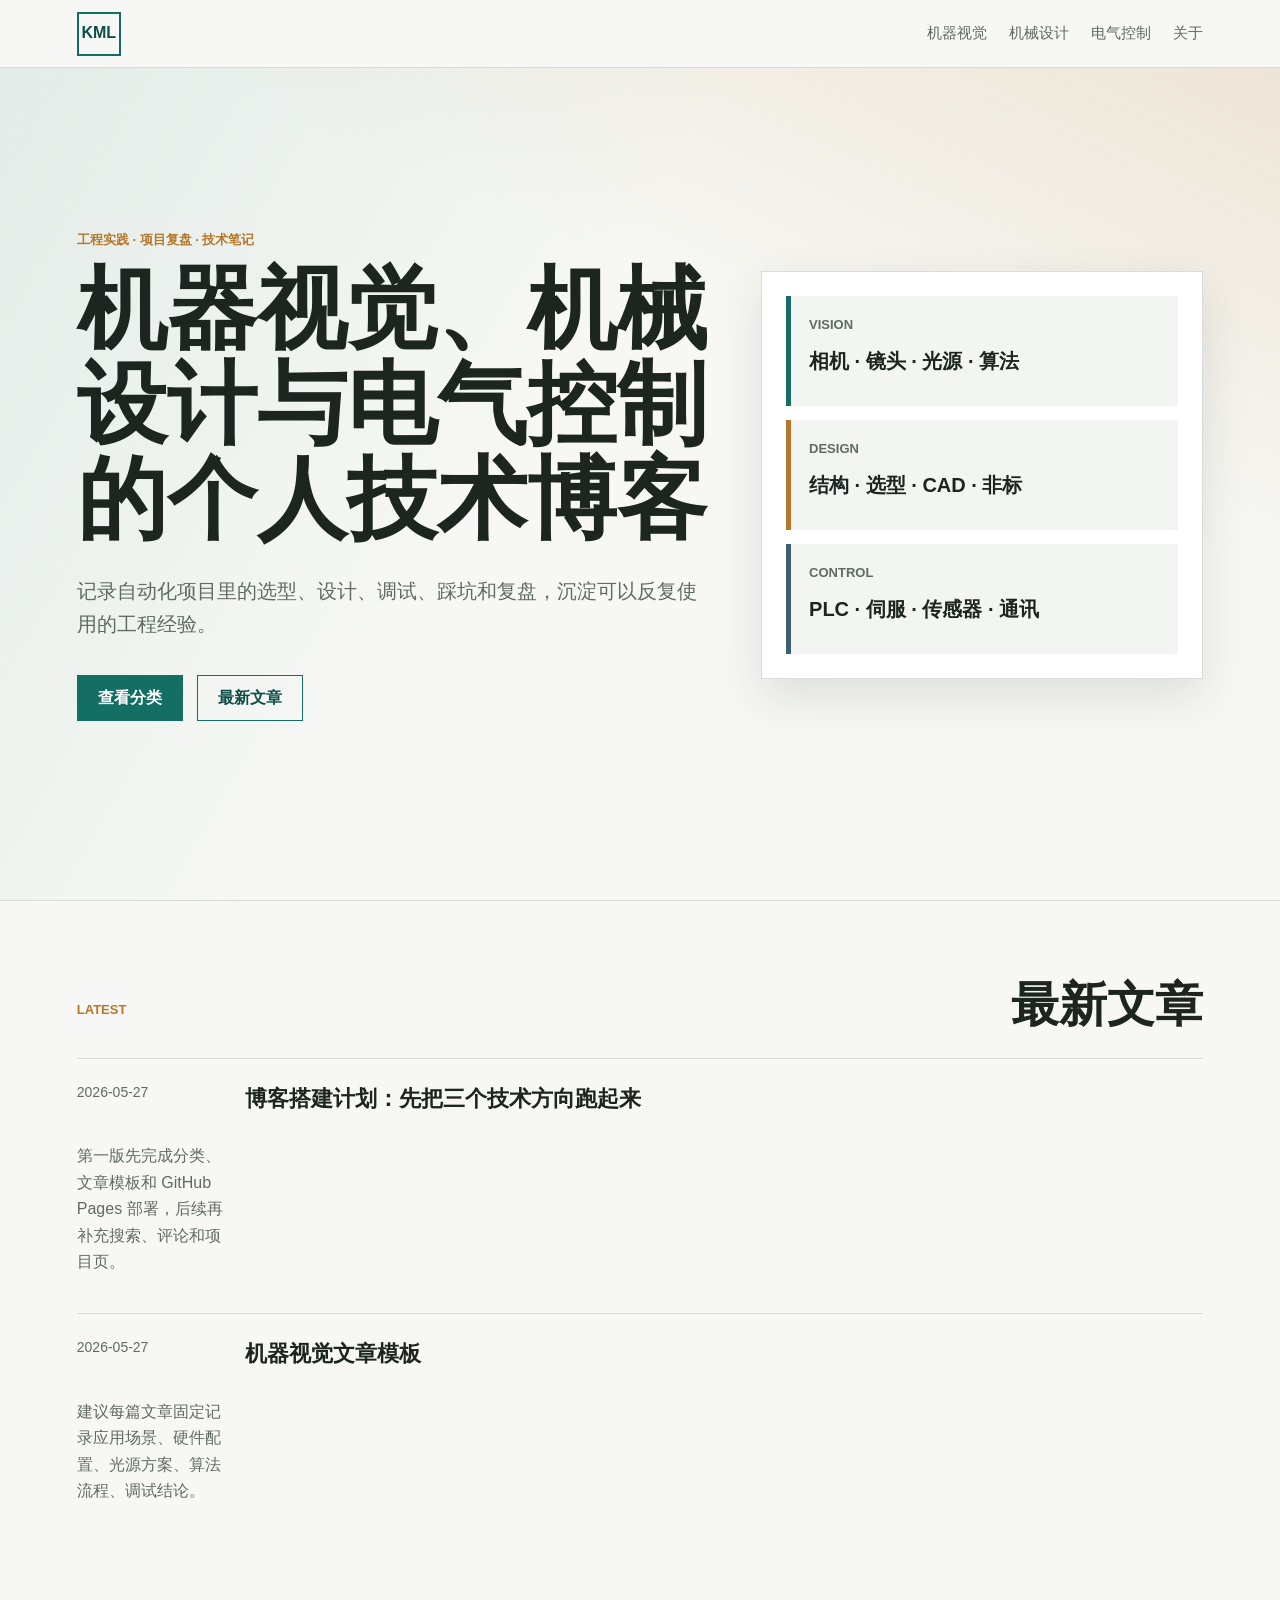
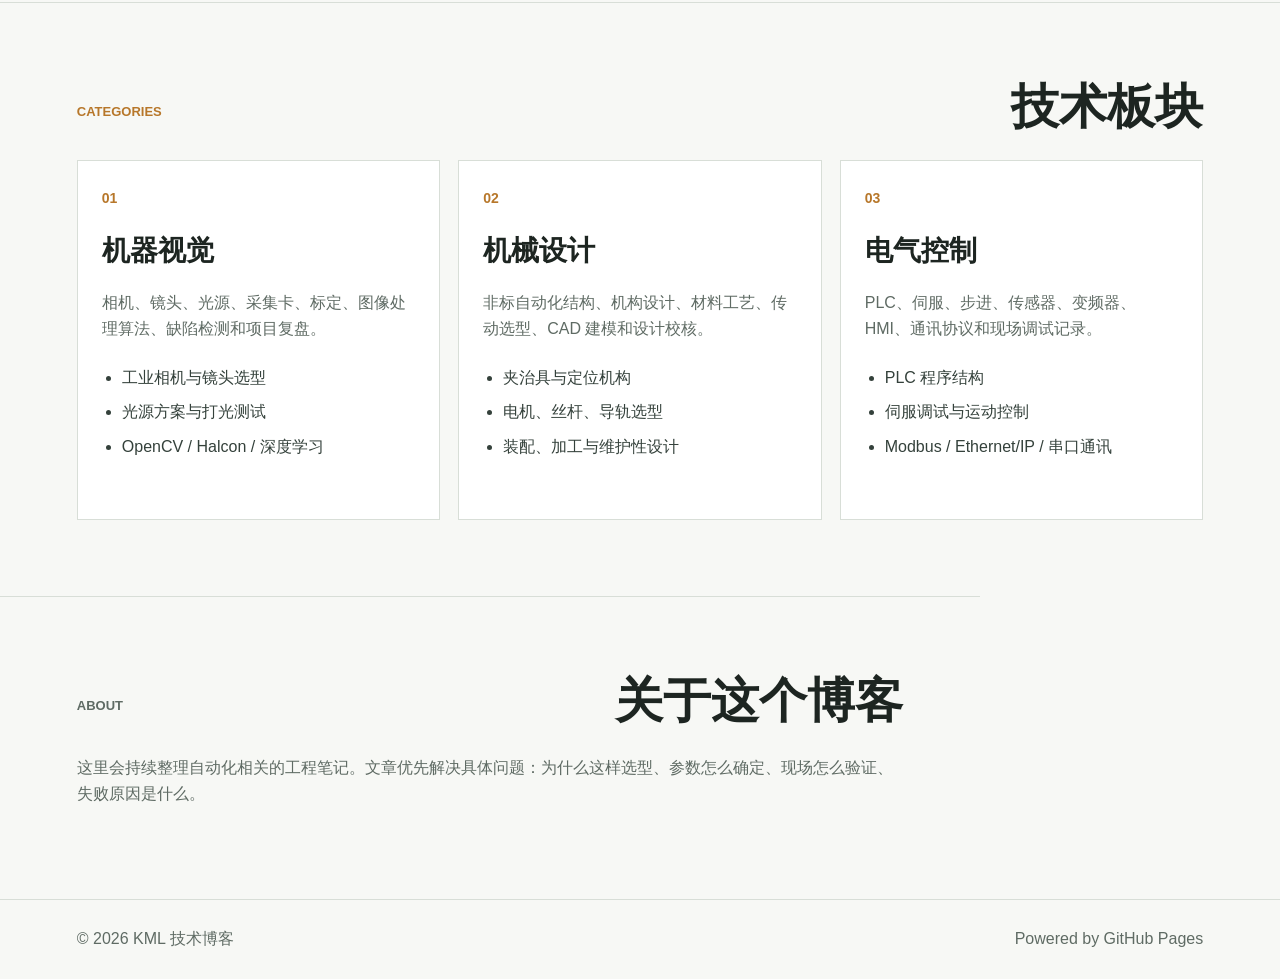
==== index.html @ bc76d107 "Initial blog site" ====
<!doctype html>
<html lang="zh-CN">
  <head>
    <meta charset="utf-8" />
    <meta name="viewport" content="width=device-width, initial-scale=1" />
    <title>KML 技术博客</title>
    <meta
      name="description"
      content="聚焦机器视觉、机械设计、电气控制的工程技术博客。"
    />
    <link rel="stylesheet" href="styles.css" />
  </head>
  <body>
    <header class="site-header">
      <a class="brand" href="#top" aria-label="KML 技术博客首页">KML</a>
      <nav class="site-nav" aria-label="主导航">
        <a href="#vision">机器视觉</a>
        <a href="#mechanical">机械设计</a>
        <a href="#electrical">电气控制</a>
        <a href="#about">关于</a>
      </nav>
    </header>

    <main id="top">
      <section class="hero">
        <div class="hero-copy">
          <p class="eyebrow">工程实践 · 项目复盘 · 技术笔记</p>
          <h1>机器视觉、机械设计与电气控制的个人技术博客</h1>
          <p class="hero-text">
            记录自动化项目里的选型、设计、调试、踩坑和复盘，沉淀可以反复使用的工程经验。
          </p>
          <div class="hero-actions">
            <a class="button primary" href="#sections">查看分类</a>
            <a class="button secondary" href="#latest">最新文章</a>
          </div>
        </div>
        <div class="hero-panel" aria-label="博客主题概览">
          <div class="panel-row">
            <span>Vision</span>
            <strong>相机 · 镜头 · 光源 · 算法</strong>
          </div>
          <div class="panel-row">
            <span>Design</span>
            <strong>结构 · 选型 · CAD · 非标</strong>
          </div>
          <div class="panel-row">
            <span>Control</span>
            <strong>PLC · 伺服 · 传感器 · 通讯</strong>
          </div>
        </div>
      </section>

      <section class="section" id="latest">
        <div class="section-heading">
          <p class="eyebrow">Latest</p>
          <h2>最新文章</h2>
        </div>
        <div class="article-list">
          <article class="article-item">
            <time datetime="2026-05-27">2026-05-27</time>
            <h3><a href="#">博客搭建计划：先把三个技术方向跑起来</a></h3>
            <p>第一版先完成分类、文章模板和 GitHub Pages 部署，后续再补充搜索、评论和项目页。</p>
          </article>
          <article class="article-item">
            <time datetime="2026-05-27">2026-05-27</time>
            <h3><a href="#">机器视觉文章模板</a></h3>
            <p>建议每篇文章固定记录应用场景、硬件配置、光源方案、算法流程、调试结论。</p>
          </article>
        </div>
      </section>

      <section class="section" id="sections">
        <div class="section-heading">
          <p class="eyebrow">Categories</p>
          <h2>技术板块</h2>
        </div>
        <div class="category-grid">
          <article class="category-card" id="vision">
            <span class="category-index">01</span>
            <h3>机器视觉</h3>
            <p>相机、镜头、光源、采集卡、标定、图像处理算法、缺陷检测和项目复盘。</p>
            <ul>
              <li>工业相机与镜头选型</li>
              <li>光源方案与打光测试</li>
              <li>OpenCV / Halcon / 深度学习</li>
            </ul>
          </article>
          <article class="category-card" id="mechanical">
            <span class="category-index">02</span>
            <h3>机械设计</h3>
            <p>非标自动化结构、机构设计、材料工艺、传动选型、CAD 建模和设计校核。</p>
            <ul>
              <li>夹治具与定位机构</li>
              <li>电机、丝杆、导轨选型</li>
              <li>装配、加工与维护性设计</li>
            </ul>
          </article>
          <article class="category-card" id="electrical">
            <span class="category-index">03</span>
            <h3>电气控制</h3>
            <p>PLC、伺服、步进、传感器、变频器、HMI、通讯协议和现场调试记录。</p>
            <ul>
              <li>PLC 程序结构</li>
              <li>伺服调试与运动控制</li>
              <li>Modbus / Ethernet/IP / 串口通讯</li>
            </ul>
          </article>
        </div>
      </section>

      <section class="section about" id="about">
        <div class="section-heading">
          <p class="eyebrow">About</p>
          <h2>关于这个博客</h2>
        </div>
        <p>
          这里会持续整理自动化相关的工程笔记。文章优先解决具体问题：为什么这样选型、参数怎么确定、现场怎么验证、失败原因是什么。
        </p>
      </section>
    </main>

    <footer class="site-footer">
      <span>© 2026 KML 技术博客</span>
      <span>Powered by GitHub Pages</span>
    </footer>
  </body>
</html>
---- styles.css ----
:root {
  color-scheme: light;
  --bg: #f7f8f5;
  --text: #1d2521;
  --muted: #5f6b64;
  --line: #d8ded7;
  --panel: #ffffff;
  --accent: #136f63;
  --accent-dark: #0d4f47;
  --gold: #b7772a;
  --steel: #415f72;
  --shadow: 0 18px 45px rgba(35, 45, 40, 0.12);
}

* {
  box-sizing: border-box;
}

html {
  scroll-behavior: smooth;
}

body {
  margin: 0;
  background: var(--bg);
  color: var(--text);
  font-family: "Microsoft YaHei", "PingFang SC", "Noto Sans SC", Arial, sans-serif;
  line-height: 1.65;
}

a {
  color: inherit;
  text-decoration: none;
}

.site-header {
  position: sticky;
  top: 0;
  z-index: 20;
  display: flex;
  align-items: center;
  justify-content: space-between;
  gap: 24px;
  min-height: 68px;
  padding: 0 6vw;
  background: rgba(247, 248, 245, 0.92);
  border-bottom: 1px solid var(--line);
  backdrop-filter: blur(14px);
}

.brand {
  display: inline-grid;
  place-items: center;
  width: 44px;
  height: 44px;
  border: 2px solid var(--accent);
  color: var(--accent-dark);
  font-weight: 800;
  letter-spacing: 0;
}

.site-nav {
  display: flex;
  align-items: center;
  gap: 22px;
  color: var(--muted);
  font-size: 15px;
}

.site-nav a:hover,
.article-item a:hover {
  color: var(--accent);
}

.hero {
  display: grid;
  grid-template-columns: minmax(0, 1.18fr) minmax(320px, 0.82fr);
  gap: 48px;
  align-items: center;
  min-height: calc(100vh - 68px);
  padding: 8vh 6vw 10vh;
  background:
    linear-gradient(120deg, rgba(19, 111, 99, 0.09), transparent 42%),
    linear-gradient(25deg, transparent 64%, rgba(183, 119, 42, 0.15));
}

.eyebrow {
  margin: 0 0 12px;
  color: var(--gold);
  font-size: 13px;
  font-weight: 700;
  letter-spacing: 0;
  text-transform: uppercase;
}

h1,
h2,
h3,
p {
  overflow-wrap: anywhere;
}

h1 {
  max-width: 860px;
  margin: 0;
  font-size: clamp(42px, 7vw, 92px);
  line-height: 1.06;
  letter-spacing: 0;
}

.hero-text {
  max-width: 680px;
  margin: 28px 0 0;
  color: var(--muted);
  font-size: 20px;
}

.hero-actions {
  display: flex;
  flex-wrap: wrap;
  gap: 14px;
  margin-top: 34px;
}

.button {
  display: inline-flex;
  align-items: center;
  justify-content: center;
  min-height: 46px;
  padding: 0 20px;
  border: 1px solid var(--accent);
  font-weight: 700;
}

.button.primary {
  background: var(--accent);
  color: #fff;
}

.button.secondary {
  color: var(--accent-dark);
}

.hero-panel {
  display: grid;
  gap: 14px;
  padding: 24px;
  background: var(--panel);
  border: 1px solid var(--line);
  box-shadow: var(--shadow);
}

.panel-row {
  min-height: 110px;
  padding: 18px;
  border-left: 5px solid var(--accent);
  background: #f2f5f1;
}

.panel-row:nth-child(2) {
  border-left-color: var(--gold);
}

.panel-row:nth-child(3) {
  border-left-color: var(--steel);
}

.panel-row span {
  display: block;
  margin-bottom: 12px;
  color: var(--muted);
  font-size: 13px;
  font-weight: 700;
  text-transform: uppercase;
}

.panel-row strong {
  display: block;
  font-size: 20px;
  line-height: 1.45;
}

.section {
  padding: 76px 6vw;
  border-top: 1px solid var(--line);
}

.section-heading {
  display: flex;
  align-items: end;
  justify-content: space-between;
  gap: 28px;
  margin-bottom: 26px;
}

.section-heading h2 {
  margin: 0;
  font-size: clamp(28px, 4vw, 48px);
  line-height: 1.15;
}

.article-list {
  display: grid;
  gap: 16px;
}

.article-item {
  display: grid;
  grid-template-columns: 150px 1fr;
  gap: 18px;
  padding: 22px 0;
  border-top: 1px solid var(--line);
}

.article-item time {
  color: var(--muted);
  font-size: 14px;
}

.article-item h3 {
  margin: 0 0 8px;
  font-size: 22px;
}

.article-item p {
  margin: 0;
  color: var(--muted);
}

.category-grid {
  display: grid;
  grid-template-columns: repeat(3, minmax(0, 1fr));
  gap: 18px;
}

.category-card {
  min-height: 360px;
  padding: 24px;
  background: var(--panel);
  border: 1px solid var(--line);
}

.category-index {
  color: var(--gold);
  font-size: 14px;
  font-weight: 800;
}

.category-card h3 {
  margin: 16px 0 12px;
  font-size: 28px;
}

.category-card p,
.about p {
  color: var(--muted);
}

.category-card ul {
  margin: 22px 0 0;
  padding-left: 20px;
  color: #34413b;
}

.category-card li + li {
  margin-top: 8px;
}

.about {
  max-width: 980px;
}

.site-footer {
  display: flex;
  justify-content: space-between;
  gap: 18px;
  padding: 26px 6vw;
  color: var(--muted);
  border-top: 1px solid var(--line);
}

@media (max-width: 900px) {
  .site-header {
    align-items: flex-start;
    flex-direction: column;
    padding-top: 14px;
    padding-bottom: 14px;
  }

  .site-nav {
    flex-wrap: wrap;
    gap: 12px 18px;
  }

  .hero {
    grid-template-columns: 1fr;
    min-height: auto;
    padding-top: 52px;
  }

  .category-grid {
    grid-template-columns: 1fr;
  }

  .article-item {
    grid-template-columns: 1fr;
  }
}

@media (max-width: 560px) {
  h1 {
    font-size: 40px;
  }

  .hero-text {
    font-size: 17px;
  }

  .hero-actions,
  .site-footer {
    flex-direction: column;
  }

  .button {
    width: 100%;
  }
}
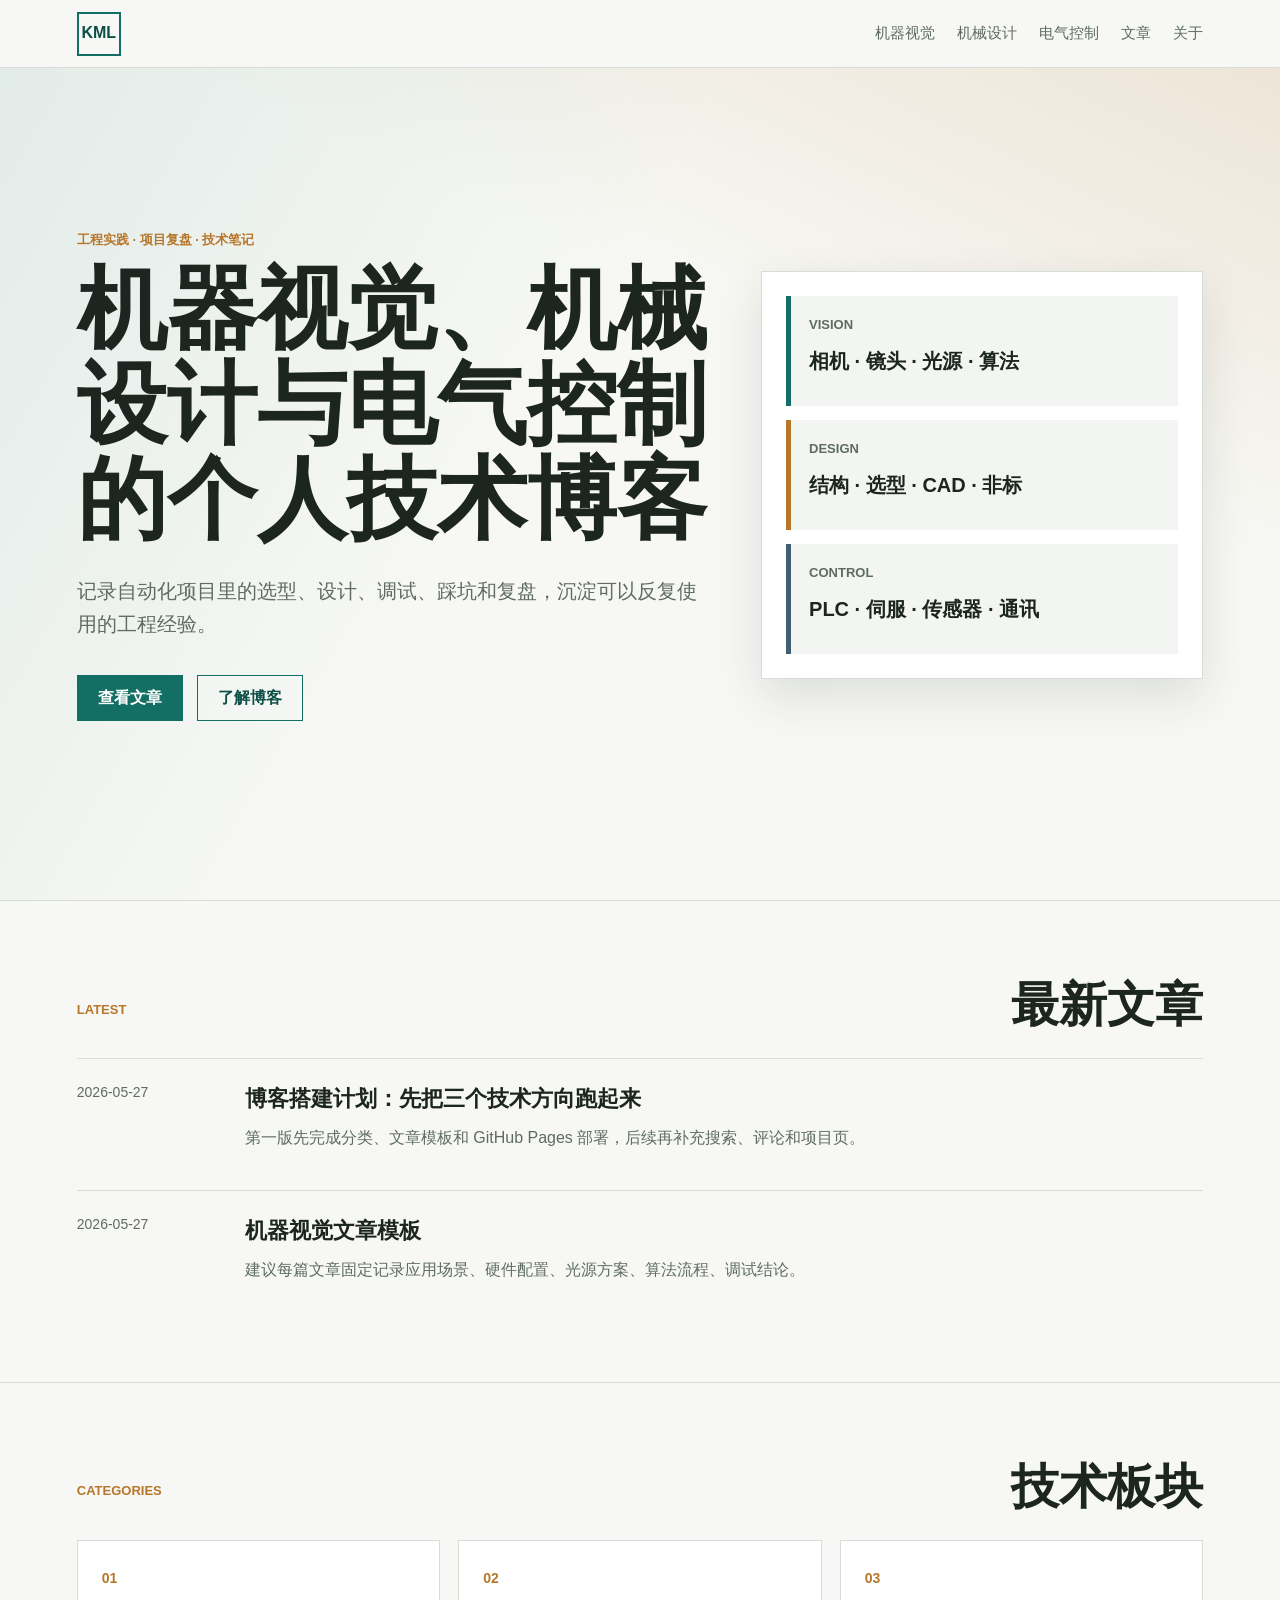
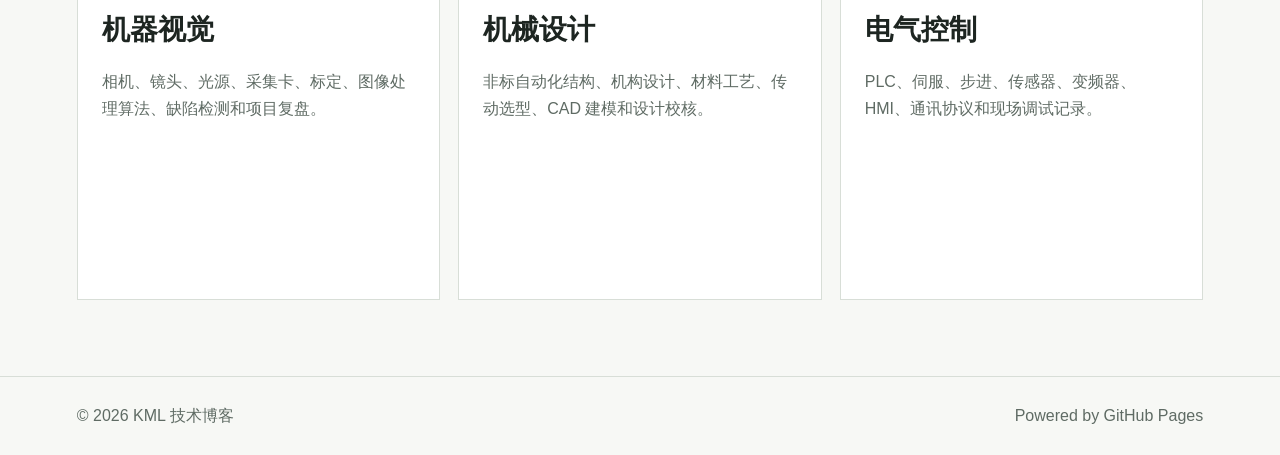
==== commit f8cf83cf: "Convert blog to multi-page structure" ====
--- a/index.html
+++ b/index.html
@@ -6,22 +6,23 @@
     <title>KML 技术博客</title>
     <meta
       name="description"
-      content="聚焦机器视觉、机械设计、电气控制的工程技术博客。"
+      content="聚焦机器视觉、机械设计、电气控制的个人技术博客。"
     />
-    <link rel="stylesheet" href="styles.css" />
+    <link rel="stylesheet" href="/styles.css" />
   </head>
   <body>
     <header class="site-header">
-      <a class="brand" href="#top" aria-label="KML 技术博客首页">KML</a>
+      <a class="brand" href="/" aria-label="KML 技术博客首页">KML</a>
       <nav class="site-nav" aria-label="主导航">
-        <a href="#vision">机器视觉</a>
-        <a href="#mechanical">机械设计</a>
-        <a href="#electrical">电气控制</a>
-        <a href="#about">关于</a>
+        <a href="/vision/">机器视觉</a>
+        <a href="/mechanical/">机械设计</a>
+        <a href="/electrical/">电气控制</a>
+        <a href="/posts/">文章</a>
+        <a href="/about/">关于</a>
       </nav>
     </header>
 
-    <main id="top">
+    <main>
       <section class="hero">
         <div class="hero-copy">
           <p class="eyebrow">工程实践 · 项目复盘 · 技术笔记</p>
@@ -30,27 +31,27 @@
             记录自动化项目里的选型、设计、调试、踩坑和复盘，沉淀可以反复使用的工程经验。
           </p>
           <div class="hero-actions">
-            <a class="button primary" href="#sections">查看分类</a>
-            <a class="button secondary" href="#latest">最新文章</a>
+            <a class="button primary" href="/posts/">查看文章</a>
+            <a class="button secondary" href="/about/">了解博客</a>
           </div>
         </div>
         <div class="hero-panel" aria-label="博客主题概览">
-          <div class="panel-row">
+          <a class="panel-row" href="/vision/">
             <span>Vision</span>
             <strong>相机 · 镜头 · 光源 · 算法</strong>
-          </div>
-          <div class="panel-row">
+          </a>
+          <a class="panel-row" href="/mechanical/">
             <span>Design</span>
             <strong>结构 · 选型 · CAD · 非标</strong>
-          </div>
-          <div class="panel-row">
+          </a>
+          <a class="panel-row" href="/electrical/">
             <span>Control</span>
             <strong>PLC · 伺服 · 传感器 · 通讯</strong>
-          </div>
+          </a>
         </div>
       </section>
 
-      <section class="section" id="latest">
+      <section class="section">
         <div class="section-heading">
           <p class="eyebrow">Latest</p>
           <h2>最新文章</h2>
@@ -58,64 +59,43 @@
         <div class="article-list">
           <article class="article-item">
             <time datetime="2026-05-27">2026-05-27</time>
-            <h3><a href="#">博客搭建计划：先把三个技术方向跑起来</a></h3>
-            <p>第一版先完成分类、文章模板和 GitHub Pages 部署，后续再补充搜索、评论和项目页。</p>
+            <div>
+              <h3><a href="/posts/blog-plan.html">博客搭建计划：先把三个技术方向跑起来</a></h3>
+              <p>第一版先完成分类、文章模板和 GitHub Pages 部署，后续再补充搜索、评论和项目页。</p>
+            </div>
           </article>
           <article class="article-item">
             <time datetime="2026-05-27">2026-05-27</time>
-            <h3><a href="#">机器视觉文章模板</a></h3>
-            <p>建议每篇文章固定记录应用场景、硬件配置、光源方案、算法流程、调试结论。</p>
+            <div>
+              <h3><a href="/posts/vision-template.html">机器视觉文章模板</a></h3>
+              <p>建议每篇文章固定记录应用场景、硬件配置、光源方案、算法流程、调试结论。</p>
+            </div>
           </article>
         </div>
       </section>
 
-      <section class="section" id="sections">
+      <section class="section">
         <div class="section-heading">
           <p class="eyebrow">Categories</p>
           <h2>技术板块</h2>
         </div>
         <div class="category-grid">
-          <article class="category-card" id="vision">
+          <article class="category-card">
             <span class="category-index">01</span>
-            <h3>机器视觉</h3>
+            <h3><a href="/vision/">机器视觉</a></h3>
             <p>相机、镜头、光源、采集卡、标定、图像处理算法、缺陷检测和项目复盘。</p>
-            <ul>
-              <li>工业相机与镜头选型</li>
-              <li>光源方案与打光测试</li>
-              <li>OpenCV / Halcon / 深度学习</li>
-            </ul>
           </article>
-          <article class="category-card" id="mechanical">
+          <article class="category-card">
             <span class="category-index">02</span>
-            <h3>机械设计</h3>
+            <h3><a href="/mechanical/">机械设计</a></h3>
             <p>非标自动化结构、机构设计、材料工艺、传动选型、CAD 建模和设计校核。</p>
-            <ul>
-              <li>夹治具与定位机构</li>
-              <li>电机、丝杆、导轨选型</li>
-              <li>装配、加工与维护性设计</li>
-            </ul>
           </article>
-          <article class="category-card" id="electrical">
+          <article class="category-card">
             <span class="category-index">03</span>
-            <h3>电气控制</h3>
+            <h3><a href="/electrical/">电气控制</a></h3>
             <p>PLC、伺服、步进、传感器、变频器、HMI、通讯协议和现场调试记录。</p>
-            <ul>
-              <li>PLC 程序结构</li>
-              <li>伺服调试与运动控制</li>
-              <li>Modbus / Ethernet/IP / 串口通讯</li>
-            </ul>
           </article>
         </div>
-      </section>
-
-      <section class="section about" id="about">
-        <div class="section-heading">
-          <p class="eyebrow">About</p>
-          <h2>关于这个博客</h2>
-        </div>
-        <p>
-          这里会持续整理自动化相关的工程笔记。文章优先解决具体问题：为什么这样选型、参数怎么确定、现场怎么验证、失败原因是什么。
-        </p>
       </section>
     </main>
 
--- a/styles.css
+++ b/styles.css
@@ -68,7 +68,8 @@
 }
 
 .site-nav a:hover,
-.article-item a:hover {
+.article-item a:hover,
+.site-nav .active {
   color: var(--accent);
 }
 
@@ -151,10 +152,16 @@
 }
 
 .panel-row {
+  display: block;
   min-height: 110px;
   padding: 18px;
   border-left: 5px solid var(--accent);
   background: #f2f5f1;
+  transition: transform 0.18s ease, border-color 0.18s ease;
+}
+
+.panel-row:hover {
+  transform: translateX(4px);
 }
 
 .panel-row:nth-child(2) {
@@ -183,6 +190,28 @@
 .section {
   padding: 76px 6vw;
   border-top: 1px solid var(--line);
+}
+
+.page-hero {
+  padding: 90px 6vw 70px;
+  background:
+    linear-gradient(120deg, rgba(19, 111, 99, 0.1), transparent 46%),
+    linear-gradient(25deg, transparent 68%, rgba(183, 119, 42, 0.14));
+  border-bottom: 1px solid var(--line);
+}
+
+.page-hero h1 {
+  max-width: 900px;
+  margin: 0;
+  font-size: clamp(42px, 7vw, 82px);
+  line-height: 1.08;
+}
+
+.page-hero p:last-child {
+  max-width: 760px;
+  margin: 22px 0 0;
+  color: var(--muted);
+  font-size: 20px;
 }
 
 .section-heading {
@@ -227,6 +256,13 @@
   color: var(--muted);
 }
 
+.article-category {
+  margin: 0 0 6px;
+  color: var(--gold);
+  font-size: 13px;
+  font-weight: 800;
+}
+
 .category-grid {
   display: grid;
   grid-template-columns: repeat(3, minmax(0, 1fr));
@@ -268,6 +304,88 @@
 
 .about {
   max-width: 980px;
+}
+
+.topic-layout {
+  display: grid;
+  grid-template-columns: minmax(240px, 0.35fr) minmax(0, 1fr);
+  gap: 34px;
+  align-items: start;
+}
+
+.topic-aside {
+  padding: 24px;
+  background: var(--panel);
+  border: 1px solid var(--line);
+}
+
+.topic-aside h2,
+.empty-state h2,
+.narrow h2,
+.post h2 {
+  margin: 0 0 14px;
+  font-size: 26px;
+  line-height: 1.25;
+}
+
+.topic-aside ul,
+.post ul {
+  margin: 0;
+  padding-left: 20px;
+}
+
+.topic-aside li + li,
+.post li + li {
+  margin-top: 8px;
+}
+
+.empty-state {
+  padding: 34px;
+  background: var(--panel);
+  border: 1px solid var(--line);
+}
+
+.empty-state p,
+.narrow p,
+.post p,
+.post li {
+  color: var(--muted);
+}
+
+.narrow {
+  max-width: 860px;
+}
+
+.narrow h2 + p {
+  margin-bottom: 34px;
+}
+
+.post {
+  max-width: 860px;
+  margin: 0 auto;
+  padding: 76px 6vw;
+}
+
+.post h1 {
+  margin: 0;
+  font-size: clamp(38px, 6vw, 68px);
+  line-height: 1.12;
+}
+
+.post .lead {
+  margin: 24px 0 44px;
+  font-size: 20px;
+}
+
+.post h2 {
+  margin-top: 34px;
+}
+
+.back-link {
+  display: inline-flex;
+  margin-bottom: 28px;
+  color: var(--accent-dark);
+  font-weight: 700;
 }
 
 .site-footer {
@@ -305,6 +423,10 @@
   .article-item {
     grid-template-columns: 1fr;
   }
+
+  .topic-layout {
+    grid-template-columns: 1fr;
+  }
 }
 
 @media (max-width: 560px) {
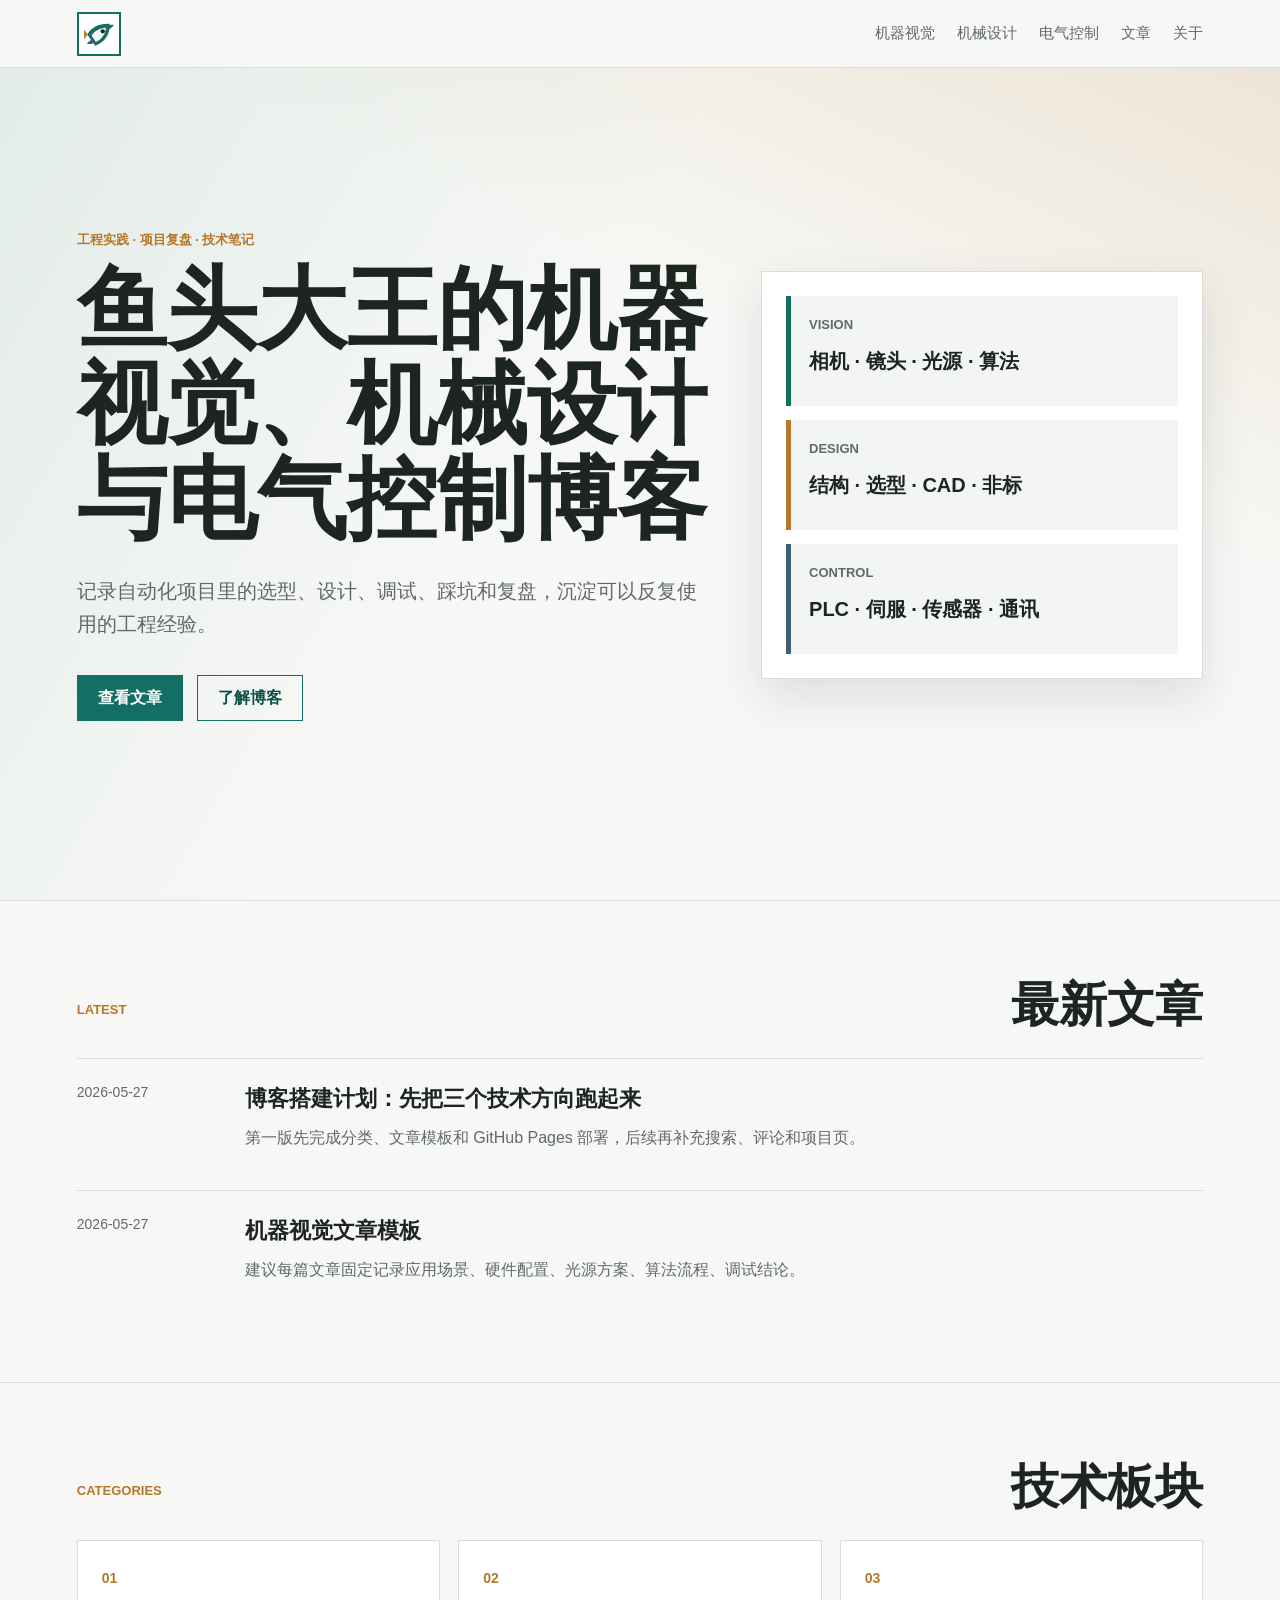
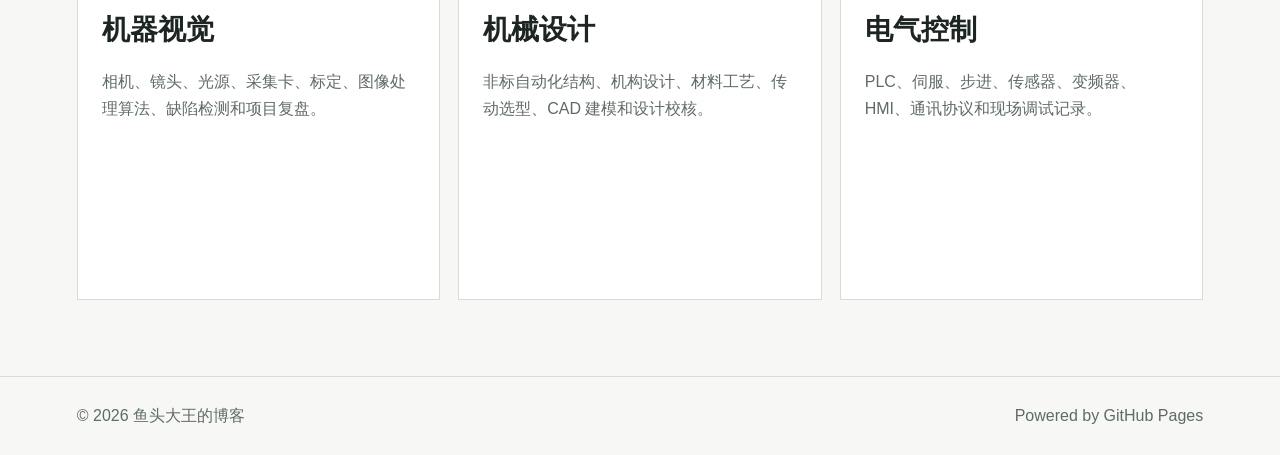
==== commit 3793b013: "Rename blog and add fish logo" ====
--- a/index.html
+++ b/index.html
@@ -3,7 +3,7 @@
   <head>
     <meta charset="utf-8" />
     <meta name="viewport" content="width=device-width, initial-scale=1" />
-    <title>KML 技术博客</title>
+    <title>鱼头大王的博客</title>
     <meta
       name="description"
       content="聚焦机器视觉、机械设计、电气控制的个人技术博客。"
@@ -12,7 +12,9 @@
   </head>
   <body>
     <header class="site-header">
-      <a class="brand" href="/" aria-label="KML 技术博客首页">KML</a>
+      <a class="brand" href="/" aria-label="鱼头大王的博客首页">
+        <img src="/assets/fish-head.svg" alt="" />
+      </a>
       <nav class="site-nav" aria-label="主导航">
         <a href="/vision/">机器视觉</a>
         <a href="/mechanical/">机械设计</a>
@@ -26,7 +28,7 @@
       <section class="hero">
         <div class="hero-copy">
           <p class="eyebrow">工程实践 · 项目复盘 · 技术笔记</p>
-          <h1>机器视觉、机械设计与电气控制的个人技术博客</h1>
+          <h1>鱼头大王的机器视觉、机械设计与电气控制博客</h1>
           <p class="hero-text">
             记录自动化项目里的选型、设计、调试、踩坑和复盘，沉淀可以反复使用的工程经验。
           </p>
@@ -100,7 +102,7 @@
     </main>
 
     <footer class="site-footer">
-      <span>© 2026 KML 技术博客</span>
+      <span>© 2026 鱼头大王的博客</span>
       <span>Powered by GitHub Pages</span>
     </footer>
   </body>
--- a/styles.css
+++ b/styles.css
@@ -54,9 +54,13 @@
   width: 44px;
   height: 44px;
   border: 2px solid var(--accent);
-  color: var(--accent-dark);
-  font-weight: 800;
-  letter-spacing: 0;
+  background: #fff;
+}
+
+.brand img {
+  display: block;
+  width: 34px;
+  height: 34px;
 }
 
 .site-nav {
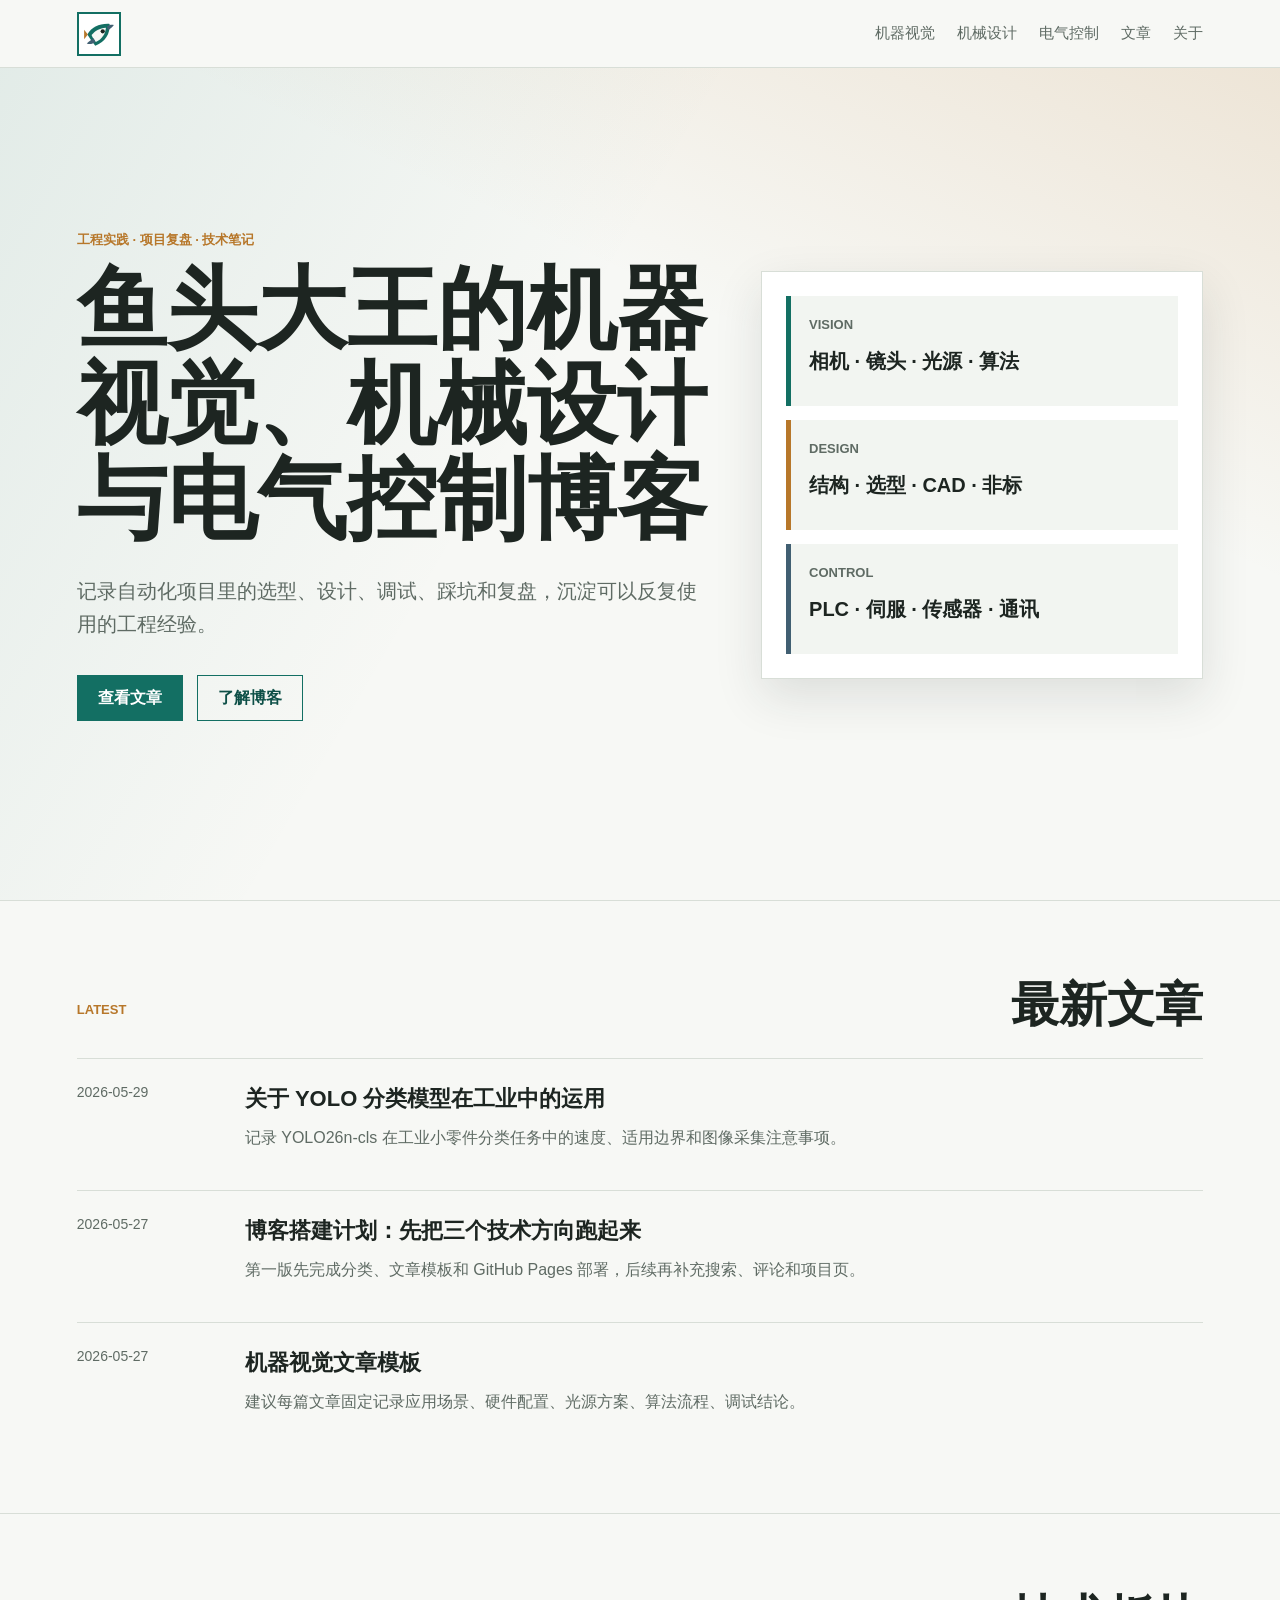
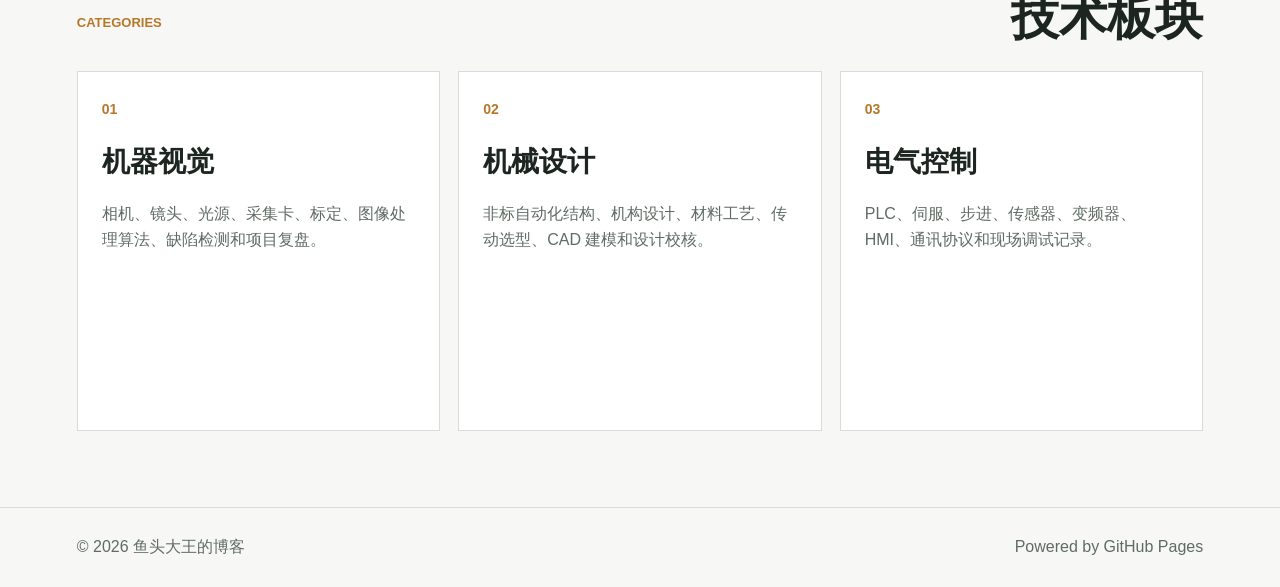
==== commit d271f034: "Add YOLO industrial classification post" ====
--- a/index.html
+++ b/index.html
@@ -60,6 +60,13 @@
         </div>
         <div class="article-list">
           <article class="article-item">
+            <time datetime="2026-05-29">2026-05-29</time>
+            <div>
+              <h3><a href="/posts/yolo-classification-industrial.html">关于 YOLO 分类模型在工业中的运用</a></h3>
+              <p>记录 YOLO26n-cls 在工业小零件分类任务中的速度、适用边界和图像采集注意事项。</p>
+            </div>
+          </article>
+          <article class="article-item">
             <time datetime="2026-05-27">2026-05-27</time>
             <div>
               <h3><a href="/posts/blog-plan.html">博客搭建计划：先把三个技术方向跑起来</a></h3>
